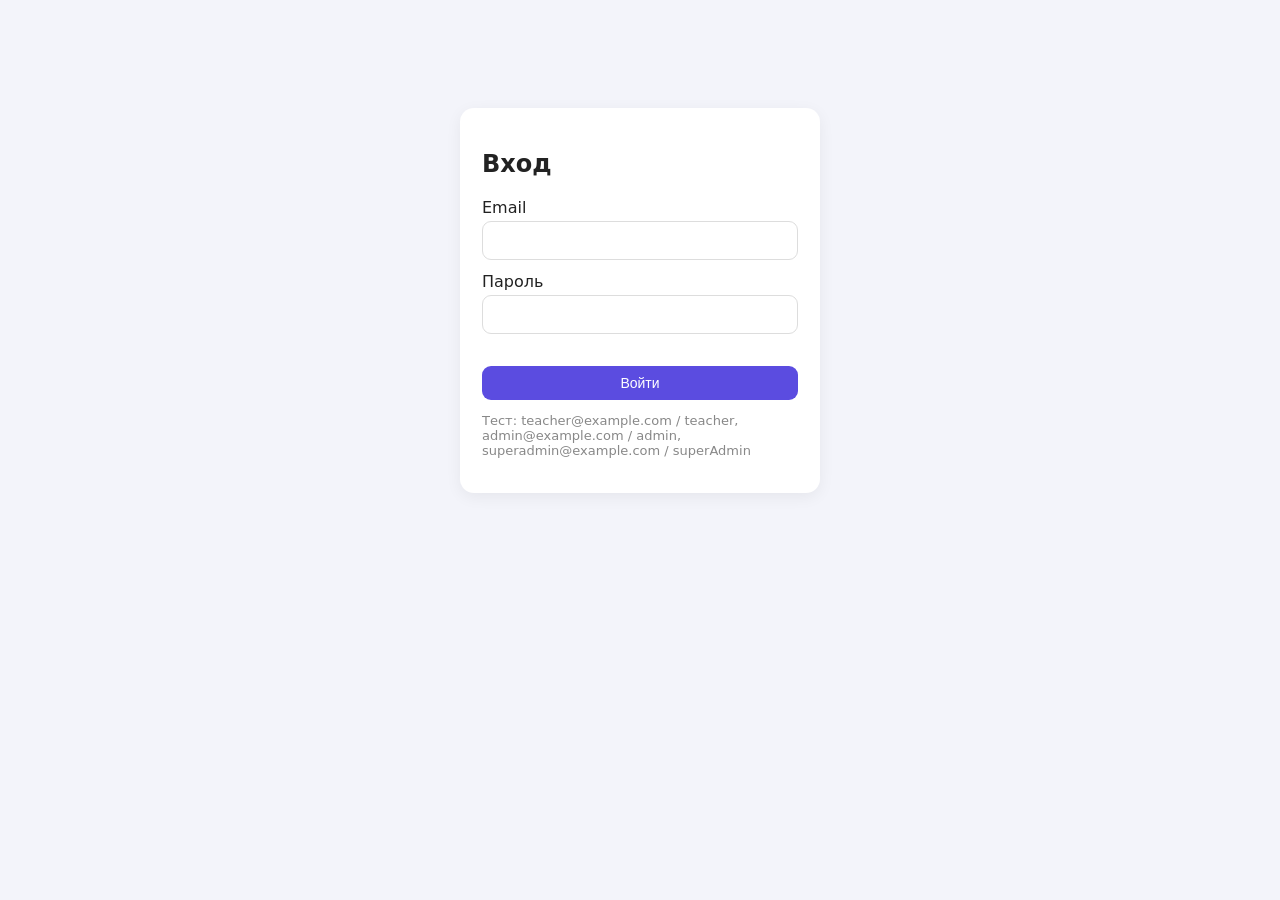
==== index.html @ 49c71049 "add front" ====
<!doctype html>
<html lang="ru">
<head>
<meta charset="utf-8">
<meta name="viewport" content="width=device-width, initial-scale=1">
<title>Students</title>
<style>
  * { box-sizing: border-box; }
  body { margin: 0; font-family: system-ui, sans-serif; background: #f3f4fa; color: #222; }
  header { background: #5b4ce0; color: #fff; padding: 14px 24px; display: flex; align-items: center; gap: 16px; }
  header b { font-size: 18px; flex: 1; }
  header button { background: rgba(255,255,255,.2); color: #fff; }
  main { max-width: 900px; margin: 24px auto; padding: 0 16px; }
  .card { background: #fff; border-radius: 14px; padding: 22px; box-shadow: 0 4px 16px rgba(0,0,0,.06); margin-bottom: 18px; }
  .login { max-width: 360px; margin: 12vh auto; }
  input { width: 100%; padding: 10px 12px; border: 1px solid #ddd; border-radius: 9px; font-size: 15px; margin: 4px 0 12px; }
  button { border: 0; border-radius: 9px; padding: 9px 16px; font-size: 14px; cursor: pointer; background: #5b4ce0; color: #fff; }
  button:hover { opacity: .88; }
  button.gray { background: #e8e8f0; color: #222; }
  button.red { background: #ee4b5f; }
  .row { display: flex; gap: 8px; align-items: center; flex-wrap: wrap; }
  table { width: 100%; border-collapse: collapse; }
  td, th { text-align: left; padding: 10px 8px; border-bottom: 1px solid #eee; }
  tr.click { cursor: pointer; } tr.click:hover { background: #f6f5ff; }
  .tag { background: #ece9ff; color: #5b4ce0; border-radius: 99px; padding: 2px 9px; font-size: 12px; margin-right: 4px; }
  .err { color: #d22; min-height: 20px; font-size: 14px; }
  .hint { color: #888; font-size: 13px; }
  .tabs button { background: #e8e8f0; color: #222; } .tabs button.on { background: #5b4ce0; color: #fff; }
  .hidden { display: none; }
</style>
</head>
<body>

<div id="loginView" class="card login">
  <h2>Вход</h2>
  <form id="loginForm">
    <label>Email<input id="email" type="email" required autocomplete="username"></label>
    <label>Пароль<input id="password" type="password" required autocomplete="current-password"></label>
    <div class="err" id="loginErr"></div>
    <button style="width:100%">Войти</button>
  </form>
  <p class="hint">Тест: teacher@example.com / teacher, admin@example.com / admin, superadmin@example.com / superAdmin</p>
</div>

<div id="appView" class="hidden">
  <header><b>🎓 Students</b><span id="who"></span><button id="logout">Выйти</button></header>
  <main>
    <div class="row tabs" style="margin-bottom:16px">
      <button data-tab="students" id="tabStudents">Студенты</button>
      <button data-tab="users" id="tabUsers">Пользователи</button>
    </div>

    <section id="students">
      <div class="card">
        <div class="row" style="justify-content:space-between"><h3 style="margin:0">Студенты</h3>
          <button id="addStudentBtn" class="adminOnly">+ Добавить</button></div>
        <table><thead><tr><th>ID</th><th>Имя</th><th>Фамилия</th></tr></thead><tbody id="studentRows"></tbody></table>
      </div>
      <div class="card hidden" id="studentCard"></div>
      <div class="card hidden" id="studentForm">
        <h3>Новый студент</h3>
        <input id="sName" placeholder="Имя"><input id="sSurname" placeholder="Фамилия">
        <input id="sPhone" placeholder="Телефон"><input id="sEmail" placeholder="Email">
        <div class="err" id="sErr"></div>
        <div class="row"><button id="sSave">Сохранить</button><button class="gray" id="sCancel">Отмена</button></div>
      </div>
    </section>

    <section id="users" class="hidden">
      <div class="card">
        <h3 style="margin-top:0">Пользователи</h3>
        <table><thead><tr><th>ID</th><th>Email</th><th>Роли</th><th></th></tr></thead><tbody id="userRows"></tbody></table>
      </div>
      <div class="card">
        <h3 style="margin-top:0">Новый пользователь</h3>
        <input id="uEmail" placeholder="Email"><input id="uPass" type="password" placeholder="Пароль">
        <div class="row">
          <label><input type="checkbox" value="TEACHER" class="uRole" style="width:auto" checked> TEACHER</label>
          <label><input type="checkbox" value="ADMIN" class="uRole" style="width:auto"> ADMIN</label>
          <label><input type="checkbox" value="SUPER_ADMIN" class="uRole" style="width:auto"> SUPER_ADMIN</label>
        </div>
        <div class="err" id="uErr"></div>
        <button id="uSave">Создать</button>
      </div>
    </section>
  </main>
</div>

<script>
const $ = (id) => document.getElementById(id);
let roles = [];

// --- API: токен держим в sessionStorage, при 401 — выход ---
async function api(method, url, body) {
  const headers = { 'Content-Type': 'application/json' };
  const token = sessionStorage.getItem('token');
  if (token) headers.Authorization = 'Bearer ' + token;
  const res = await fetch(url, { method, headers, body: body ? JSON.stringify(body) : undefined });
  if (res.status === 401 && !url.includes('/auth/')) { logout(); throw new Error('Сессия истекла'); }
  if (res.status === 403) throw new Error('Недостаточно прав');
  if (!res.ok) {
    let msg = 'Ошибка ' + res.status;
    try { msg = (await res.json()).message || msg; } catch {}
    throw new Error(res.status === 401 ? 'Неверный email или пароль' : msg);
  }
  const text = await res.text();
  return text ? JSON.parse(text) : null;
}

// безопасное создание ячеек: только textContent, никакого innerHTML с данными
function cell(tr, text) { const td = document.createElement('td'); td.textContent = text ?? ''; tr.appendChild(td); return td; }
function btn(text, cls, onClick) { const b = document.createElement('button'); b.textContent = text; if (cls) b.className = cls; b.onclick = onClick; return b; }
const has = (...r) => r.some((x) => roles.includes(x));

// --- вход/выход ---
$('loginForm').onsubmit = async (e) => {
  e.preventDefault(); $('loginErr').textContent = '';
  try {
    const r = await api('POST', '/api/v1/auth/login', { email: $('email').value.trim(), password: $('password').value });
    sessionStorage.setItem('token', r.token);
    sessionStorage.setItem('roles', JSON.stringify(r.roles.map((x) => x.replace('ROLE_', ''))));
    sessionStorage.setItem('email', $('email').value.trim());
    $('password').value = '';
    start();
  } catch (err) { $('loginErr').textContent = err.message; }
};
function logout() { sessionStorage.clear(); $('appView').classList.add('hidden'); $('loginView').classList.remove('hidden'); }
$('logout').onclick = logout;

function start() {
  roles = JSON.parse(sessionStorage.getItem('roles') || '[]');
  $('who').textContent = sessionStorage.getItem('email') + ' · ' + roles.join(', ');
  $('loginView').classList.add('hidden'); $('appView').classList.remove('hidden');
  $('tabStudents').classList.toggle('hidden', !has('ADMIN', 'TEACHER'));
  $('tabUsers').classList.toggle('hidden', !has('SUPER_ADMIN'));
  document.querySelectorAll('.adminOnly').forEach((el) => el.classList.toggle('hidden', !has('ADMIN')));
  showTab(has('ADMIN', 'TEACHER') ? 'students' : 'users');
}

function showTab(name) {
  ['students', 'users'].forEach((t) => $(t).classList.toggle('hidden', t !== name));
  document.querySelectorAll('.tabs button').forEach((b) => b.classList.toggle('on', b.dataset.tab === name));
  name === 'students' ? loadStudents() : loadUsers();
}
document.querySelectorAll('.tabs button').forEach((b) => (b.onclick = () => showTab(b.dataset.tab)));

// --- студенты ---
async function loadStudents() {
  const rows = $('studentRows'); rows.replaceChildren();
  try {
    const r = await api('GET', '/api/v1/student');
    r.response.forEach((s) => {
      const tr = document.createElement('tr'); tr.className = 'click';
      cell(tr, s.id); cell(tr, s.name); cell(tr, s.surname);
      tr.onclick = () => openStudent(s.id);
      rows.appendChild(tr);
    });
  } catch (err) { alertCard(err.message); }
}

async function openStudent(id) {
  const box = $('studentCard'); box.classList.remove('hidden'); box.replaceChildren();
  try {
    const s = await api('GET', '/api/v1/student/' + Number(id));
    const h = document.createElement('h3'); h.textContent = `${s.name} ${s.surname} (ID ${s.id})`; box.appendChild(h);
    const mk = (label, val) => { const p = document.createElement('p'); p.textContent = label + ': ' + (val || '—'); box.appendChild(p); };
    mk('Email', s.email); mk('Телефон', s.phoneNumber);
    if (has('ADMIN')) {
      const email = document.createElement('input'); email.placeholder = 'Новый email'; email.value = s.email || '';
      const phone = document.createElement('input'); phone.placeholder = 'Новый телефон'; phone.value = s.phoneNumber || '';
      const row = document.createElement('div'); row.className = 'row';
      row.append(
        btn('Сохранить контакты', '', async () => {
          try { await api('PUT', '/api/v1/student/' + s.id, { email: email.value.trim(), phoneNumber: phone.value.trim() }); openStudent(s.id); }
          catch (err) { alert(err.message); }
        }),
        btn('Удалить', 'red', async () => {
          if (!confirm(`Удалить ${s.name} ${s.surname}?`)) return;
          try { await api('DELETE', '/api/v1/student/' + s.id); box.classList.add('hidden'); loadStudents(); }
          catch (err) { alert(err.message); }
        }),
        btn('Закрыть', 'gray', () => box.classList.add('hidden')));
      box.append(email, phone, row);
    } else box.appendChild(btn('Закрыть', 'gray', () => box.classList.add('hidden')));
  } catch (err) { box.textContent = err.message; }
}

$('addStudentBtn').onclick = () => $('studentForm').classList.remove('hidden');
$('sCancel').onclick = () => $('studentForm').classList.add('hidden');
$('sSave').onclick = async () => {
  const name = $('sName').value.trim(), surname = $('sSurname').value.trim();
  if (!name || !surname) return ($('sErr').textContent = 'Имя и фамилия обязательны');
  try {
    await api('POST', '/api/v1/student/save', { name, surname, phone_number: $('sPhone').value.trim(), email: $('sEmail').value.trim() });
    ['sName', 'sSurname', 'sPhone', 'sEmail'].forEach((i) => ($(i).value = ''));
    $('sErr').textContent = ''; $('studentForm').classList.add('hidden'); loadStudents();
  } catch (err) { $('sErr').textContent = err.message; }
};

// --- пользователи (SUPER_ADMIN) ---
async function loadUsers() {
  const rows = $('userRows'); rows.replaceChildren();
  try {
    const r = await api('GET', '/api/v1/users');
    r.responses.forEach((u) => {
      const tr = document.createElement('tr');
      cell(tr, u.id); cell(tr, u.email);
      const td = cell(tr, '');
      u.roles.forEach((x) => { const t = document.createElement('span'); t.className = 'tag'; t.textContent = x; td.appendChild(t); });
      const act = cell(tr, '');
      if (u.email !== sessionStorage.getItem('email'))
        act.appendChild(btn('Удалить', 'red', async () => {
          if (!confirm('Удалить ' + u.email + '?')) return;
          try { await api('DELETE', '/api/v1/users/' + u.id); loadUsers(); } catch (err) { alert(err.message); }
        }));
      rows.appendChild(tr);
    });
  } catch (err) { alert(err.message); }
}

$('uSave').onclick = async () => {
  const email = $('uEmail').value.trim(), password = $('uPass').value;
  const r = [...document.querySelectorAll('.uRole:checked')].map((c) => c.value);
  if (!/^\S+@\S+\.\S+$/.test(email)) return ($('uErr').textContent = 'Некорректный email');
  if (password.length < 6) return ($('uErr').textContent = 'Пароль минимум 6 символов');
  if (!r.length) return ($('uErr').textContent = 'Выберите роль');
  try {
    await api('POST', '/api/v1/users/save', { email, password, roles: r });
    $('uEmail').value = $('uPass').value = ''; $('uErr').textContent = ''; loadUsers();
  } catch (err) { $('uErr').textContent = err.message; }
};

function alertCard(msg) { alert(msg); }

if (sessionStorage.getItem('token')) start();
</script>
</body>
</html>
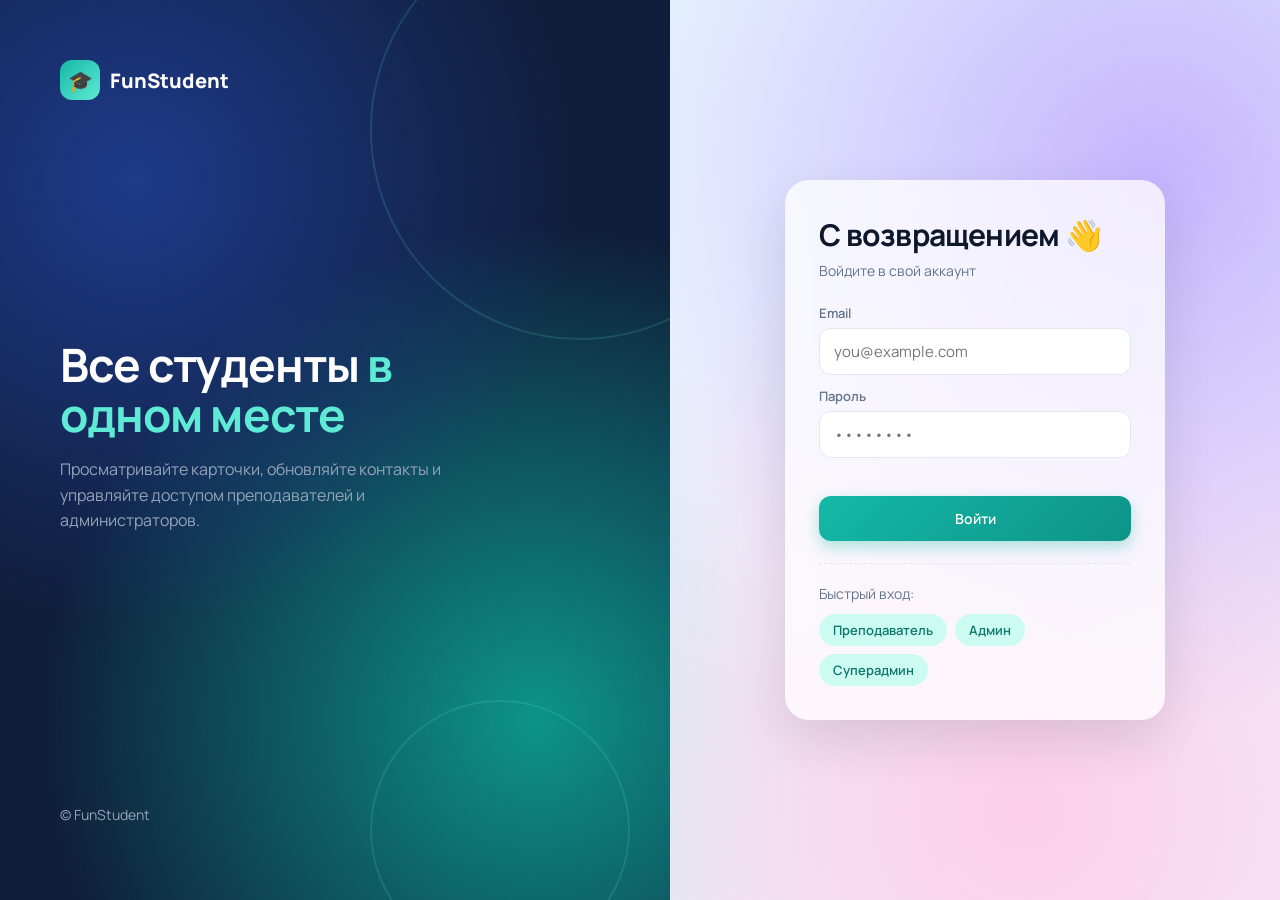
==== commit 96bb50f8: "Add files via upload" ====
--- a/index.html
+++ b/index.html
@@ -4,99 +4,208 @@
 <meta charset="utf-8">
 <meta name="viewport" content="width=device-width, initial-scale=1">
 <title>Students</title>
+<link rel="preconnect" href="https://fonts.googleapis.com">
+<link href="https://fonts.googleapis.com/css2?family=Manrope:wght@400;500;600;700;800&display=swap" rel="stylesheet">
 <style>
+  :root {
+    --navy: #0f1e3a; --navy2: #182b4d; --teal: #14b8a6; --teal2: #5eead4; --mint: #ccfbf1;
+    --bg: #f1f5f9; --card: #fff; --text: #0f172a; --muted: #64748b; --line: #e2e8f0;
+    --red: #f43f5e; --amber: #f59e0b;
+  }
   * { box-sizing: border-box; }
-  body { margin: 0; font-family: system-ui, sans-serif; background: #f3f4fa; color: #222; }
-  header { background: #5b4ce0; color: #fff; padding: 14px 24px; display: flex; align-items: center; gap: 16px; }
-  header b { font-size: 18px; flex: 1; }
-  header button { background: rgba(255,255,255,.2); color: #fff; }
-  main { max-width: 900px; margin: 24px auto; padding: 0 16px; }
-  .card { background: #fff; border-radius: 14px; padding: 22px; box-shadow: 0 4px 16px rgba(0,0,0,.06); margin-bottom: 18px; }
-  .login { max-width: 360px; margin: 12vh auto; }
-  input { width: 100%; padding: 10px 12px; border: 1px solid #ddd; border-radius: 9px; font-size: 15px; margin: 4px 0 12px; }
-  button { border: 0; border-radius: 9px; padding: 9px 16px; font-size: 14px; cursor: pointer; background: #5b4ce0; color: #fff; }
-  button:hover { opacity: .88; }
-  button.gray { background: #e8e8f0; color: #222; }
-  button.red { background: #ee4b5f; }
-  .row { display: flex; gap: 8px; align-items: center; flex-wrap: wrap; }
+  body { margin: 0; font-family: Manrope, system-ui, sans-serif; color: var(--text); min-height: 100vh;
+    background: radial-gradient(circle at 10% 10%, #a5f3fc 0, transparent 40%), radial-gradient(circle at 90% 20%, #c4b5fd 0, transparent 40%),
+                radial-gradient(circle at 80% 90%, #fbcfe8 0, transparent 45%), radial-gradient(circle at 20% 85%, #99f6e4 0, transparent 45%),
+                linear-gradient(135deg, #e0f2fe, #f5f3ff); background-attachment: fixed; }
+  .hidden { display: none !important; }
+  h1, h2, h3 { margin: 0; letter-spacing: -.02em; }
+  .muted { color: var(--muted); font-size: 14px; }
+
+  /* кнопки и поля */
+  button { font: 600 14px Manrope, sans-serif; border: 0; border-radius: 12px; padding: 10px 18px; cursor: pointer; transition: .18s; }
+  .btn { background: linear-gradient(135deg, var(--teal), #0d9488); color: #fff; box-shadow: 0 6px 16px rgba(20,184,166,.35); }
+  .btn:hover { transform: translateY(-1px); box-shadow: 0 10px 22px rgba(20,184,166,.45); }
+  .btn-light { background: #eef2f7; color: var(--text); } .btn-light:hover { background: #e2e8f0; }
+  .btn-red { background: #fff1f3; color: var(--red); } .btn-red:hover { background: var(--red); color: #fff; }
+  input { width: 100%; padding: 12px 14px; border: 1.5px solid var(--line); border-radius: 12px; font: 15px Manrope; outline: none; transition: .15s; background: #fff; }
+  input:focus { border-color: var(--teal); box-shadow: 0 0 0 4px rgba(20,184,166,.15); }
+  label { display: block; font-weight: 600; font-size: 13px; color: var(--muted); margin-bottom: 12px; }
+  label input { margin-top: 6px; }
+  .err { color: var(--red); font-size: 13px; min-height: 18px; margin-bottom: 8px; }
+
+  /* вход */
+  #loginView { min-height: 100vh; display: grid; grid-template-columns: 1.1fr 1fr; }
+  .login-art { background: radial-gradient(circle at 20% 20%, #1e3a8a 0, transparent 50%), radial-gradient(circle at 80% 80%, #0d9488 0, transparent 55%), var(--navy);
+    color: #fff; padding: 60px; display: flex; flex-direction: column; justify-content: space-between; position: relative; overflow: hidden; }
+  .login-art h1 { font-size: 46px; line-height: 1.1; max-width: 460px; }
+  .login-art h1 span { color: var(--teal2); }
+  .login-art p { color: #94a3b8; max-width: 400px; line-height: 1.6; }
+  .ring { position: absolute; border: 2px solid rgba(94,234,212,.15); border-radius: 50%; }
+  .r1 { width: 420px; height: 420px; right: -120px; top: -80px; } .r2 { width: 260px; height: 260px; right: 40px; bottom: -60px; }
+  .logo { display: flex; align-items: center; gap: 10px; font-weight: 800; font-size: 20px; }
+  .logo i { width: 40px; height: 40px; border-radius: 12px; background: linear-gradient(135deg, var(--teal), var(--teal2)); display: grid; place-items: center; font-style: normal; }
+  .login-form form { background: rgba(255,255,255,.75); backdrop-filter: blur(14px); padding: 34px; border-radius: 24px; box-shadow: 0 20px 50px rgba(15,23,42,.12); }
+  .login-form { display: grid; place-items: center; padding: 40px; }
+  .login-form form { width: 100%; max-width: 380px; animation: up .4s ease; }
+  .login-form h2 { font-size: 30px; margin-bottom: 6px; }
+  .demo { margin-top: 22px; padding-top: 18px; border-top: 1px dashed var(--line); }
+  .demo-btns { display: flex; gap: 8px; flex-wrap: wrap; margin-top: 10px; }
+  .demo-btns button { background: var(--mint); color: #0f766e; padding: 7px 14px; border-radius: 99px; font-size: 13px; }
+  .demo-btns button:hover { background: var(--teal); color: #fff; }
+
+  /* приложение */
+  #appView { display: grid; grid-template-columns: 250px 1fr; min-height: 100vh; }
+  aside { background: var(--navy); color: #cbd5e1; padding: 26px 16px; display: flex; flex-direction: column; gap: 30px; position: sticky; top: 0; height: 100vh; }
+  aside .logo { color: #fff; padding: 0 8px; }
+  nav { display: flex; flex-direction: column; gap: 6px; flex: 1; }
+  nav button { background: transparent; color: #cbd5e1; text-align: left; padding: 12px 14px; font-size: 15px; }
+  nav button:hover { background: var(--navy2); color: #fff; }
+  nav button.on { background: var(--teal); color: #fff; box-shadow: 0 8px 18px rgba(20,184,166,.35); }
+  .me { background: var(--navy2); border-radius: 14px; padding: 14px; display: flex; gap: 10px; align-items: center; }
+  .me-text { flex: 1; min-width: 0; } .me-mail { color: #fff; font-size: 13px; font-weight: 600; overflow: hidden; text-overflow: ellipsis; white-space: nowrap; }
+  .me button { background: transparent; color: #94a3b8; padding: 6px 8px; font-size: 18px; } .me button:hover { color: var(--red); }
+  main { padding: 34px 40px; max-width: 1150px; width: 100%; animation: up .3s ease; }
+  .head { display: flex; justify-content: space-between; align-items: flex-end; gap: 16px; margin-bottom: 24px; flex-wrap: wrap; }
+  .head h1 { font-size: 30px; }
+  .banner { background: linear-gradient(120deg, var(--navy) 0%, #134e4a 100%); color: #fff; border-radius: 22px; padding: 26px 30px; margin-bottom: 24px;
+    display: flex; justify-content: space-between; align-items: center; gap: 16px; position: relative; overflow: hidden; }
+  .banner::after { content: ''; position: absolute; width: 220px; height: 220px; border-radius: 50%; background: rgba(94,234,212,.15); right: -50px; top: -80px; }
+  .banner .num { font-size: 40px; font-weight: 800; color: var(--teal2); }
+  .search { max-width: 340px; background: #fff url("data:image/svg+xml,%3Csvg xmlns='http://www.w3.org/2000/svg' width='18' height='18' fill='none' stroke='%2364748b' stroke-width='2'%3E%3Ccircle cx='8' cy='8' r='6'/%3E%3Cpath d='m13 13 4 4'/%3E%3C/svg%3E") no-repeat 14px center; padding-left: 42px; }
+
+  .grid { display: grid; grid-template-columns: repeat(auto-fill, minmax(250px, 1fr)); gap: 16px; }
+  .scard { background: rgba(255,255,255,.85); backdrop-filter: blur(8px); border-radius: 18px; padding: 20px; display: flex; align-items: center; gap: 14px; cursor: pointer;
+    border: 1.5px solid transparent; box-shadow: 0 2px 10px rgba(15,23,42,.05); transition: .2s; }
+  .scard:hover { transform: translateY(-3px); border-color: var(--teal2); box-shadow: 0 14px 30px rgba(15,23,42,.1); }
+  .scard .name { font-weight: 700; } .scard .arrow { margin-left: auto; color: #cbd5e1; font-size: 20px; transition: .2s; }
+  .scard:hover .arrow { color: var(--teal); transform: translateX(3px); }
+  .ava { width: 48px; height: 48px; border-radius: 14px; display: grid; place-items: center; color: #fff; font-weight: 800; flex-shrink: 0; }
+  .empty { text-align: center; padding: 50px; color: var(--muted); grid-column: 1 / -1; }
+
+  .table { background: rgba(255,255,255,.85); backdrop-filter: blur(8px); border-radius: 18px; box-shadow: 0 2px 10px rgba(15,23,42,.05); overflow: hidden; }
   table { width: 100%; border-collapse: collapse; }
-  td, th { text-align: left; padding: 10px 8px; border-bottom: 1px solid #eee; }
-  tr.click { cursor: pointer; } tr.click:hover { background: #f6f5ff; }
-  .tag { background: #ece9ff; color: #5b4ce0; border-radius: 99px; padding: 2px 9px; font-size: 12px; margin-right: 4px; }
-  .err { color: #d22; min-height: 20px; font-size: 14px; }
-  .hint { color: #888; font-size: 13px; }
-  .tabs button { background: #e8e8f0; color: #222; } .tabs button.on { background: #5b4ce0; color: #fff; }
-  .hidden { display: none; }
+  th { text-align: left; font-size: 12px; text-transform: uppercase; letter-spacing: .06em; color: var(--muted); padding: 16px 20px; background: rgba(241,245,249,.7); }
+  td { padding: 14px 20px; border-top: 1px solid var(--line); } tr:hover td { background: #f8fffe; }
+  .tag { display: inline-block; font-size: 11px; font-weight: 700; padding: 4px 10px; border-radius: 99px; margin: 2px 4px 2px 0; }
+  .t-SUPER_ADMIN { background: #fef3c7; color: #b45309; } .t-ADMIN { background: #ccfbf1; color: #0f766e; } .t-TEACHER { background: #e0e7ff; color: #4338ca; }
+
+  /* модальное окно */
+  .overlay { position: fixed; inset: 0; background: rgba(15,30,58,.55); backdrop-filter: blur(4px); display: grid; place-items: center; z-index: 50; padding: 20px; animation: fade .15s; }
+  .modal { background: #fff; border-radius: 22px; width: 100%; max-width: 460px; padding: 28px; box-shadow: 0 30px 70px rgba(0,0,0,.3); animation: up .22s ease; }
+  .modal h2 { margin-bottom: 18px; }
+  .profile-head { display: flex; gap: 16px; align-items: center; margin-bottom: 20px; }
+  .profile-head .ava { width: 70px; height: 70px; font-size: 24px; border-radius: 20px; }
+  .info { display: grid; grid-template-columns: 1fr 1fr; gap: 10px; margin-bottom: 18px; }
+  .info div { background: #f1f5f9; border-radius: 12px; padding: 12px; font-weight: 600; word-break: break-all; }
+  .info small { display: block; color: var(--muted); font-weight: 500; margin-bottom: 4px; }
+  .actions { display: flex; gap: 8px; justify-content: flex-end; flex-wrap: wrap; margin-top: 6px; }
+  .roles { display: flex; gap: 8px; flex-wrap: wrap; margin-bottom: 14px; }
+  .roles label { margin: 0; } .roles input { display: none; }
+  .roles span { display: inline-block; padding: 8px 14px; border-radius: 99px; border: 1.5px solid var(--line); cursor: pointer; color: var(--text); transition: .15s; }
+  .roles input:checked + span { background: var(--teal); border-color: var(--teal); color: #fff; }
+
+  /* уведомления */
+  #toasts { position: fixed; right: 22px; bottom: 22px; display: flex; flex-direction: column; gap: 10px; z-index: 99; }
+  .toast { background: var(--navy); color: #fff; padding: 13px 18px; border-radius: 14px; font-size: 14px; box-shadow: 0 12px 30px rgba(0,0,0,.25); animation: up .25s; border-left: 4px solid var(--teal); }
+  .toast.bad { border-left-color: var(--red); }
+
+  @keyframes up { from { opacity: 0; transform: translateY(12px); } }
+  @keyframes fade { from { opacity: 0; } }
+  @media (max-width: 820px) {
+    #loginView { grid-template-columns: 1fr; } .login-art { display: none; }
+    #appView { grid-template-columns: 1fr; } aside { position: static; height: auto; flex-direction: row; flex-wrap: wrap; align-items: center; }
+    nav { flex-direction: row; } main { padding: 20px; } .info { grid-template-columns: 1fr; }
+  }
 </style>
 </head>
 <body>
 
-<div id="loginView" class="card login">
-  <h2>Вход</h2>
-  <form id="loginForm">
-    <label>Email<input id="email" type="email" required autocomplete="username"></label>
-    <label>Пароль<input id="password" type="password" required autocomplete="current-password"></label>
-    <div class="err" id="loginErr"></div>
-    <button style="width:100%">Войти</button>
-  </form>
-  <p class="hint">Тест: teacher@example.com / teacher, admin@example.com / admin, superadmin@example.com / superAdmin</p>
+<!-- ВХОД -->
+<div id="loginView">
+  <div class="login-art">
+    <div class="ring r1"></div><div class="ring r2"></div>
+    <div class="logo"><i>🎓</i> FunStudent</div>
+    <div>
+      <h1>Все студенты <span>в одном месте</span></h1>
+      <p>Просматривайте карточки, обновляйте контакты и управляйте доступом преподавателей и администраторов.</p>
+    </div>
+    <p class="muted">© FunStudent</p>
+  </div>
+  <div class="login-form">
+    <form id="loginForm">
+      <h2>С возвращением 👋</h2>
+      <p class="muted" style="margin:0 0 24px">Войдите в свой аккаунт</p>
+      <label>Email<input id="email" type="email" required autocomplete="username" placeholder="you@example.com"></label>
+      <label>Пароль<input id="password" type="password" required autocomplete="current-password" placeholder="••••••••"></label>
+      <div class="err" id="loginErr"></div>
+      <button class="btn" style="width:100%;padding:13px">Войти</button>
+      <div class="demo">
+        <span class="muted">Быстрый вход:</span>
+        <div class="demo-btns">
+          <button type="button" data-e="teacher@example.com" data-p="teacher">Преподаватель</button>
+          <button type="button" data-e="admin@example.com" data-p="admin">Админ</button>
+          <button type="button" data-e="superadmin@example.com" data-p="superAdmin">Суперадмин</button>
+        </div>
+      </div>
+    </form>
+  </div>
 </div>
 
+<!-- ПРИЛОЖЕНИЕ -->
 <div id="appView" class="hidden">
-  <header><b>🎓 Students</b><span id="who"></span><button id="logout">Выйти</button></header>
+  <aside>
+    <div class="logo"><i>🎓</i> FunStudent</div>
+    <nav>
+      <button data-tab="students" id="tabStudents">👩‍🎓 Студенты</button>
+      <button data-tab="users" id="tabUsers">🛡️ Пользователи</button>
+    </nav>
+    <div class="me">
+      <div class="me-text"><div class="me-mail" id="who"></div><div id="whoRoles"></div></div>
+      <button id="logout" title="Выйти">⏻</button>
+    </div>
+  </aside>
+
   <main>
-    <div class="row tabs" style="margin-bottom:16px">
-      <button data-tab="students" id="tabStudents">Студенты</button>
-      <button data-tab="users" id="tabUsers">Пользователи</button>
-    </div>
-
     <section id="students">
-      <div class="card">
-        <div class="row" style="justify-content:space-between"><h3 style="margin:0">Студенты</h3>
-          <button id="addStudentBtn" class="adminOnly">+ Добавить</button></div>
-        <table><thead><tr><th>ID</th><th>Имя</th><th>Фамилия</th></tr></thead><tbody id="studentRows"></tbody></table>
+      <div class="banner">
+        <div><h2>Студенты</h2><div style="color:#94a3b8;margin-top:4px">Нажмите на карточку, чтобы открыть профиль</div></div>
+        <div style="text-align:right;position:relative;z-index:1"><div class="num" id="count">—</div><div style="color:#94a3b8">всего</div></div>
       </div>
-      <div class="card hidden" id="studentCard"></div>
-      <div class="card hidden" id="studentForm">
-        <h3>Новый студент</h3>
-        <input id="sName" placeholder="Имя"><input id="sSurname" placeholder="Фамилия">
-        <input id="sPhone" placeholder="Телефон"><input id="sEmail" placeholder="Email">
-        <div class="err" id="sErr"></div>
-        <div class="row"><button id="sSave">Сохранить</button><button class="gray" id="sCancel">Отмена</button></div>
+      <div class="head">
+        <input class="search" id="search" placeholder="Поиск по имени или фамилии">
+        <button class="btn adminOnly" id="addStudentBtn">＋ Добавить студента</button>
       </div>
+      <div class="grid" id="studentGrid"></div>
     </section>
 
     <section id="users" class="hidden">
-      <div class="card">
-        <h3 style="margin-top:0">Пользователи</h3>
-        <table><thead><tr><th>ID</th><th>Email</th><th>Роли</th><th></th></tr></thead><tbody id="userRows"></tbody></table>
+      <div class="head">
+        <div><h1>Пользователи</h1><div class="muted">Аккаунты и роли доступа</div></div>
+        <button class="btn" id="addUserBtn">＋ Новый пользователь</button>
       </div>
-      <div class="card">
-        <h3 style="margin-top:0">Новый пользователь</h3>
-        <input id="uEmail" placeholder="Email"><input id="uPass" type="password" placeholder="Пароль">
-        <div class="row">
-          <label><input type="checkbox" value="TEACHER" class="uRole" style="width:auto" checked> TEACHER</label>
-          <label><input type="checkbox" value="ADMIN" class="uRole" style="width:auto"> ADMIN</label>
-          <label><input type="checkbox" value="SUPER_ADMIN" class="uRole" style="width:auto"> SUPER_ADMIN</label>
-        </div>
-        <div class="err" id="uErr"></div>
-        <button id="uSave">Создать</button>
-      </div>
+      <div class="table"><table>
+        <thead><tr><th>ID</th><th>Email</th><th>Роли</th><th></th></tr></thead>
+        <tbody id="userRows"></tbody>
+      </table></div>
     </section>
   </main>
 </div>
 
+<div id="modalRoot"></div>
+<div id="toasts"></div>
+
 <script>
 const $ = (id) => document.getElementById(id);
-let roles = [];
-
-// --- API: токен держим в sessionStorage, при 401 — выход ---
+const ROLE_RU = { SUPER_ADMIN: 'Суперадмин', ADMIN: 'Админ', TEACHER: 'Преподаватель' };
+let roles = [], students = [];
+
+// ---------- API: токен в sessionStorage, 401 -> выход ----------
 async function api(method, url, body) {
   const headers = { 'Content-Type': 'application/json' };
   const token = sessionStorage.getItem('token');
   if (token) headers.Authorization = 'Bearer ' + token;
   const res = await fetch(url, { method, headers, body: body ? JSON.stringify(body) : undefined });
-  if (res.status === 401 && !url.includes('/auth/')) { logout(); throw new Error('Сессия истекла'); }
+  if (res.status === 401 && !url.includes('/auth/')) { logout(); throw new Error('Сессия истекла, войдите снова'); }
   if (res.status === 403) throw new Error('Недостаточно прав');
   if (!res.ok) {
     let msg = 'Ошибка ' + res.status;
@@ -107,12 +216,45 @@
   return text ? JSON.parse(text) : null;
 }
 
-// безопасное создание ячеек: только textContent, никакого innerHTML с данными
-function cell(tr, text) { const td = document.createElement('td'); td.textContent = text ?? ''; tr.appendChild(td); return td; }
-function btn(text, cls, onClick) { const b = document.createElement('button'); b.textContent = text; if (cls) b.className = cls; b.onclick = onClick; return b; }
+// ---------- безопасные помощники: только textContent ----------
+function el(tag, cls, text) { const e = document.createElement(tag); if (cls) e.className = cls; if (text != null) e.textContent = text; return e; }
+function button(text, cls, onClick, type = 'button') { const b = el('button', cls, text); b.type = type; b.onclick = onClick; return b; }
 const has = (...r) => r.some((x) => roles.includes(x));
-
-// --- вход/выход ---
+function toast(msg, bad) { const t = el('div', 'toast' + (bad ? ' bad' : ''), msg); $('toasts').appendChild(t); setTimeout(() => t.remove(), 3200); }
+const COLORS = ['#14b8a6', '#6366f1', '#f59e0b', '#ec4899', '#0ea5e9', '#22c55e', '#8b5cf6', '#f43f5e'];
+function avatar(name = '', surname = '') {
+  const a = el('div', 'ava', (name[0] || '') + (surname[0] || ''));
+  a.style.background = COLORS[[...(name + surname)].reduce((s, c) => s + c.charCodeAt(0), 0) % COLORS.length];
+  return a;
+}
+function tag(role) { return el('span', 'tag t-' + role, ROLE_RU[role] || role); }
+
+// ---------- модальное окно ----------
+function openModal(build) {
+  const ov = el('div', 'overlay'), box = el('div', 'modal');
+  const close = () => { ov.remove(); document.removeEventListener('keydown', esc); };
+  const esc = (e) => e.key === 'Escape' && close();
+  document.addEventListener('keydown', esc);
+  ov.onmousedown = (e) => e.target === ov && close();
+  build(box, close);
+  ov.appendChild(box); $('modalRoot').appendChild(ov);
+  box.querySelector('input')?.focus();
+}
+function field(label, value = '', type = 'text', ph = '') {
+  const l = el('label', null, label), i = el('input');
+  i.type = type; i.value = value; i.placeholder = ph; i.maxLength = 120; l.appendChild(i);
+  return [l, i];
+}
+function confirmBox(text, onYes) {
+  openModal((box, close) => {
+    box.append(el('h2', null, 'Вы уверены?'), el('p', 'muted', text),
+      el('div', 'actions'));
+    box.lastChild.append(button('Отмена', 'btn-light', close), button('Удалить', 'btn-red', async () => { await onYes(); close(); }));
+  });
+}
+
+// ---------- вход / выход ----------
+document.querySelectorAll('.demo-btns button').forEach((b) => (b.onclick = () => { $('email').value = b.dataset.e; $('password').value = b.dataset.p; }));
 $('loginForm').onsubmit = async (e) => {
   e.preventDefault(); $('loginErr').textContent = '';
   try {
@@ -124,113 +266,138 @@
     start();
   } catch (err) { $('loginErr').textContent = err.message; }
 };
-function logout() { sessionStorage.clear(); $('appView').classList.add('hidden'); $('loginView').classList.remove('hidden'); }
+function logout() { sessionStorage.clear(); $('appView').classList.add('hidden'); $('loginView').classList.remove('hidden'); $('modalRoot').replaceChildren(); }
 $('logout').onclick = logout;
 
 function start() {
   roles = JSON.parse(sessionStorage.getItem('roles') || '[]');
-  $('who').textContent = sessionStorage.getItem('email') + ' · ' + roles.join(', ');
+  $('who').textContent = sessionStorage.getItem('email');
+  $('whoRoles').replaceChildren(...roles.map(tag));
   $('loginView').classList.add('hidden'); $('appView').classList.remove('hidden');
   $('tabStudents').classList.toggle('hidden', !has('ADMIN', 'TEACHER'));
   $('tabUsers').classList.toggle('hidden', !has('SUPER_ADMIN'));
-  document.querySelectorAll('.adminOnly').forEach((el) => el.classList.toggle('hidden', !has('ADMIN')));
+  document.querySelectorAll('.adminOnly').forEach((x) => x.classList.toggle('hidden', !has('ADMIN')));
   showTab(has('ADMIN', 'TEACHER') ? 'students' : 'users');
 }
-
 function showTab(name) {
   ['students', 'users'].forEach((t) => $(t).classList.toggle('hidden', t !== name));
-  document.querySelectorAll('.tabs button').forEach((b) => b.classList.toggle('on', b.dataset.tab === name));
+  document.querySelectorAll('nav button').forEach((b) => b.classList.toggle('on', b.dataset.tab === name));
   name === 'students' ? loadStudents() : loadUsers();
 }
-document.querySelectorAll('.tabs button').forEach((b) => (b.onclick = () => showTab(b.dataset.tab)));
-
-// --- студенты ---
+document.querySelectorAll('nav button').forEach((b) => (b.onclick = () => showTab(b.dataset.tab)));
+
+// ---------- студенты ----------
 async function loadStudents() {
-  const rows = $('studentRows'); rows.replaceChildren();
-  try {
-    const r = await api('GET', '/api/v1/student');
-    r.response.forEach((s) => {
-      const tr = document.createElement('tr'); tr.className = 'click';
-      cell(tr, s.id); cell(tr, s.name); cell(tr, s.surname);
-      tr.onclick = () => openStudent(s.id);
-      rows.appendChild(tr);
+  try { students = (await api('GET', '/api/v1/student')).response; renderStudents(); }
+  catch (err) { toast(err.message, true); }
+}
+function renderStudents() {
+  const q = $('search').value.trim().toLowerCase();
+  const list = students.filter((s) => (s.name + ' ' + s.surname).toLowerCase().includes(q));
+  $('count').textContent = students.length;
+  const grid = $('studentGrid'); grid.replaceChildren();
+  if (!list.length) grid.appendChild(el('div', 'empty', q ? '🔎 Никого не нашли' : 'Пока нет студентов'));
+  list.forEach((s) => {
+    const c = el('div', 'scard'), t = el('div');
+    t.append(el('div', 'name', s.name + ' ' + s.surname), el('div', 'muted', 'ID #' + s.id));
+    c.append(avatar(s.name, s.surname), t, el('div', 'arrow', '→'));
+    c.onclick = () => openStudent(s.id);
+    grid.appendChild(c);
+  });
+}
+$('search').oninput = renderStudents;
+
+async function openStudent(id) {
+  let s;
+  try { s = await api('GET', '/api/v1/student/' + Number(id)); } catch (err) { return toast(err.message, true); }
+  openModal((box, close) => {
+    const head = el('div', 'profile-head'), t = el('div');
+    t.append(el('h2', null, s.name + ' ' + s.surname), el('div', 'muted', 'ID #' + s.id));
+    head.append(avatar(s.name, s.surname), t);
+    const info = el('div', 'info');
+    [['📧 Email', s.email], ['📱 Телефон', s.phoneNumber]].forEach(([k, v]) => {
+      const d = el('div'); d.append(el('small', null, k), document.createTextNode(v || '—')); info.appendChild(d);
     });
-  } catch (err) { alertCard(err.message); }
-}
-
-async function openStudent(id) {
-  const box = $('studentCard'); box.classList.remove('hidden'); box.replaceChildren();
-  try {
-    const s = await api('GET', '/api/v1/student/' + Number(id));
-    const h = document.createElement('h3'); h.textContent = `${s.name} ${s.surname} (ID ${s.id})`; box.appendChild(h);
-    const mk = (label, val) => { const p = document.createElement('p'); p.textContent = label + ': ' + (val || '—'); box.appendChild(p); };
-    mk('Email', s.email); mk('Телефон', s.phoneNumber);
+    box.append(head, info);
+    const act = el('div', 'actions');
     if (has('ADMIN')) {
-      const email = document.createElement('input'); email.placeholder = 'Новый email'; email.value = s.email || '';
-      const phone = document.createElement('input'); phone.placeholder = 'Новый телефон'; phone.value = s.phoneNumber || '';
-      const row = document.createElement('div'); row.className = 'row';
-      row.append(
-        btn('Сохранить контакты', '', async () => {
-          try { await api('PUT', '/api/v1/student/' + s.id, { email: email.value.trim(), phoneNumber: phone.value.trim() }); openStudent(s.id); }
-          catch (err) { alert(err.message); }
-        }),
-        btn('Удалить', 'red', async () => {
-          if (!confirm(`Удалить ${s.name} ${s.surname}?`)) return;
-          try { await api('DELETE', '/api/v1/student/' + s.id); box.classList.add('hidden'); loadStudents(); }
-          catch (err) { alert(err.message); }
-        }),
-        btn('Закрыть', 'gray', () => box.classList.add('hidden')));
-      box.append(email, phone, row);
-    } else box.appendChild(btn('Закрыть', 'gray', () => box.classList.add('hidden')));
-  } catch (err) { box.textContent = err.message; }
-}
-
-$('addStudentBtn').onclick = () => $('studentForm').classList.remove('hidden');
-$('sCancel').onclick = () => $('studentForm').classList.add('hidden');
-$('sSave').onclick = async () => {
-  const name = $('sName').value.trim(), surname = $('sSurname').value.trim();
-  if (!name || !surname) return ($('sErr').textContent = 'Имя и фамилия обязательны');
-  try {
-    await api('POST', '/api/v1/student/save', { name, surname, phone_number: $('sPhone').value.trim(), email: $('sEmail').value.trim() });
-    ['sName', 'sSurname', 'sPhone', 'sEmail'].forEach((i) => ($(i).value = ''));
-    $('sErr').textContent = ''; $('studentForm').classList.add('hidden'); loadStudents();
-  } catch (err) { $('sErr').textContent = err.message; }
-};
-
-// --- пользователи (SUPER_ADMIN) ---
+      const [l1, email] = field('Email', s.email || '', 'email', 'student@mail.ru');
+      const [l2, phone] = field('Телефон', s.phoneNumber || '', 'tel', '+7 900 000-00-00');
+      box.append(l1, l2);
+      act.append(
+        button('Удалить', 'btn-red', () => { close(); confirmBox(`Удалить ${s.name} ${s.surname}?`, async () => {
+          try { await api('DELETE', '/api/v1/student/' + s.id); toast('Студент удалён'); loadStudents(); } catch (e) { toast(e.message, true); }
+        }); }),
+        button('Сохранить', 'btn', async () => {
+          if (email.value && !/^\S+@\S+\.\S+$/.test(email.value)) return toast('Некорректный email', true);
+          try { await api('PUT', '/api/v1/student/' + s.id, { email: email.value.trim(), phoneNumber: phone.value.trim() }); toast('Сохранено'); close(); }
+          catch (e) { toast(e.message, true); }
+        }));
+    } else act.append(button('Закрыть', 'btn-light', close));
+    box.appendChild(act);
+  });
+}
+
+$('addStudentBtn').onclick = () => openModal((box, close) => {
+  const [l1, name] = field('Имя', '', 'text', 'Иван'), [l2, surname] = field('Фамилия', '', 'text', 'Петров');
+  const [l3, phone] = field('Телефон', '', 'tel', '+7 900 000-00-00'), [l4, email] = field('Email', '', 'email', 'ivan@mail.ru');
+  const err = el('div', 'err'), act = el('div', 'actions');
+  act.append(button('Отмена', 'btn-light', close), button('Добавить', 'btn', async () => {
+    if (!name.value.trim() || !surname.value.trim()) return (err.textContent = 'Имя и фамилия обязательны');
+    if (email.value && !/^\S+@\S+\.\S+$/.test(email.value)) return (err.textContent = 'Некорректный email');
+    try {
+      await api('POST', '/api/v1/student/save', { name: name.value.trim(), surname: surname.value.trim(), phone_number: phone.value.trim(), email: email.value.trim() });
+      toast('Студент добавлен'); close(); loadStudents();
+    } catch (e) { err.textContent = e.message; }
+  }));
+  box.append(el('h2', null, 'Новый студент'), l1, l2, l3, l4, err, act);
+});
+
+// ---------- пользователи ----------
 async function loadUsers() {
   const rows = $('userRows'); rows.replaceChildren();
   try {
-    const r = await api('GET', '/api/v1/users');
-    r.responses.forEach((u) => {
-      const tr = document.createElement('tr');
-      cell(tr, u.id); cell(tr, u.email);
-      const td = cell(tr, '');
-      u.roles.forEach((x) => { const t = document.createElement('span'); t.className = 'tag'; t.textContent = x; td.appendChild(t); });
-      const act = cell(tr, '');
+    (await api('GET', '/api/v1/users')).responses.forEach((u) => {
+      const tr = el('tr'), rc = el('td'), ac = el('td');
+      rc.append(...u.roles.map(tag)); ac.style.textAlign = 'right';
+      ac.appendChild(button('Изменить', 'btn-light', () => userModal(u)));
+      ac.lastChild.style.marginRight = '6px';
       if (u.email !== sessionStorage.getItem('email'))
-        act.appendChild(btn('Удалить', 'red', async () => {
-          if (!confirm('Удалить ' + u.email + '?')) return;
-          try { await api('DELETE', '/api/v1/users/' + u.id); loadUsers(); } catch (err) { alert(err.message); }
-        }));
+        ac.appendChild(button('Удалить', 'btn-red', () => confirmBox('Удалить ' + u.email + '?', async () => {
+          try { await api('DELETE', '/api/v1/users/' + u.id); toast('Пользователь удалён'); loadUsers(); } catch (e) { toast(e.message, true); }
+        })));
+      else ac.appendChild(el('span', 'muted', 'это вы'));
+      tr.append(el('td', 'muted', '#' + u.id), el('td', null, u.email), rc, ac);
       rows.appendChild(tr);
     });
-  } catch (err) { alert(err.message); }
-}
-
-$('uSave').onclick = async () => {
-  const email = $('uEmail').value.trim(), password = $('uPass').value;
-  const r = [...document.querySelectorAll('.uRole:checked')].map((c) => c.value);
-  if (!/^\S+@\S+\.\S+$/.test(email)) return ($('uErr').textContent = 'Некорректный email');
-  if (password.length < 6) return ($('uErr').textContent = 'Пароль минимум 6 символов');
-  if (!r.length) return ($('uErr').textContent = 'Выберите роль');
-  try {
-    await api('POST', '/api/v1/users/save', { email, password, roles: r });
-    $('uEmail').value = $('uPass').value = ''; $('uErr').textContent = ''; loadUsers();
-  } catch (err) { $('uErr').textContent = err.message; }
-};
-
-function alertCard(msg) { alert(msg); }
+  } catch (err) { toast(err.message, true); }
+}
+
+$('addUserBtn').onclick = () => userModal(null);
+function userModal(u) { openModal((box, close) => {
+  const [l1, email] = field('Email', u ? u.email : '', 'email', 'teacher2@example.com'), [l2, pass] = field(u ? 'Новый пароль (необязательно)' : 'Пароль', '', 'password', 'минимум 6 символов');
+  const rl = el('div', 'roles');
+  Object.keys(ROLE_RU).forEach((r) => {
+    const l = el('label'), i = el('input'); i.type = 'checkbox'; i.value = r; i.checked = u ? u.roles.includes(r) : r === 'TEACHER';
+    l.append(i, el('span', null, ROLE_RU[r])); rl.appendChild(l);
+  });
+  const err = el('div', 'err'), act = el('div', 'actions');
+  act.append(button('Отмена', 'btn-light', close), button(u ? 'Сохранить' : 'Создать', 'btn', async () => {
+    const r = [...rl.querySelectorAll('input:checked')].map((c) => c.value);
+    if (!/^\S+@\S+\.\S+$/.test(email.value.trim())) return (err.textContent = 'Некорректный email');
+    if ((!u || pass.value) && pass.value.length < 6) return (err.textContent = 'Пароль минимум 6 символов');
+    if (!r.length) return (err.textContent = 'Выберите хотя бы одну роль');
+    const body = { email: email.value.trim(), roles: r };
+    if (pass.value) body.password = pass.value;
+    try {
+      if (u) { await api('PUT', '/api/v1/users/' + Number(u.id), body); toast('Пользователь обновлён'); }
+      else { await api('POST', '/api/v1/users/save', body); toast('Пользователь создан'); }
+      close(); loadUsers();
+    } catch (e) { err.textContent = e.message; }
+  }));
+  box.append(el('h2', null, u ? 'Редактирование' : 'Новый пользователь'), l1, l2, el('div', 'muted', 'Роли'), rl, err, act);
+  rl.style.marginTop = '8px';
+}); }
 
 if (sessionStorage.getItem('token')) start();
 </script>
